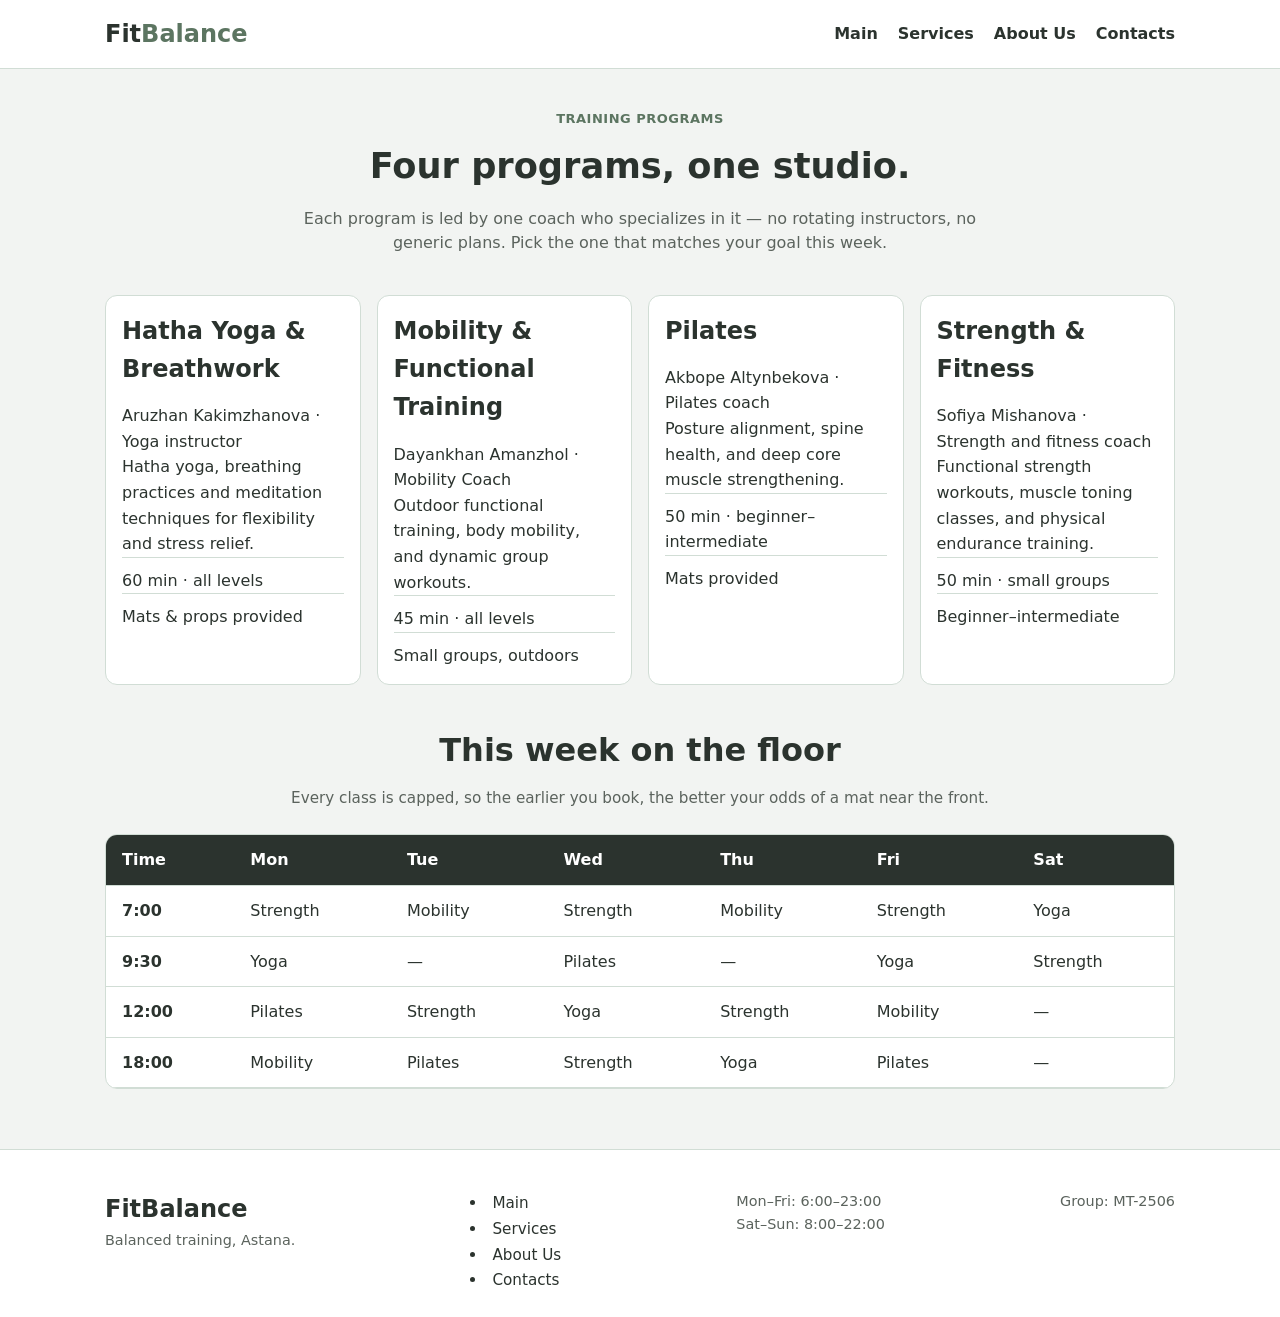
==== group project/services.html @ c0d29e33 "Add files via upload" ====
<!doctype html>
<html lang="en">
<head>
  <meta charset="UTF-8">
  <meta name="viewport" content="width=device-width, initial-scale=1">
  <title>Programs — FitBalance</title>
  <meta name="description" content="FitBalance training programs: yoga, mobility, pilates and strength & fitness, plus our weekly class schedule.">
  <link rel="preconnect" href="https://fonts.googleapis.com">
  <link rel="preconnect" href="https://fonts.gstatic.com" crossorigin>
  <link href="https://fonts.googleapis.com/css2?family=Big+Shoulders+Display:wght@600;700;800&family=Work+Sans:wght@400;500;600&display=swap" rel="stylesheet">
  <link rel="stylesheet" href="css/style.css">
  <link rel="stylesheet" href="css/responsive.css">
</head>
<body>

  <header>
    <div class="container nav-container">
      <a href="index.html" class="logo">Fit<span>Balance</span></a>
      <ul class="nav-links">
        <li><a href="index.html">Main</a></li>
        <li><a href="services.html">Services</a></li>
        <li><a href="about.html" class="active">About Us</a></li>
        <li><a href="contact.html">Contacts</a></li>
      </ul>
    </div>
  </header>
  </header>

  <main>

    <section class="page-intro">
      <div class="page-intro__inner">
        <p class="eyebrow">Training programs</p>
        <h1>Four programs, one studio.</h1>
        <p class="page-intro__lede">
          Each program is led by one coach who specializes in it — no rotating
          instructors, no generic plans. Pick the one that matches your goal
          this week.
        </p>
      </div>
    </section>

    <section class="catalog" aria-label="Program catalog">
      <div class="catalog__grid">

        <article class="card" data-category="yoga">
          <h2>Hatha Yoga & Breathwork</h2>
          <p class="card__coach">Aruzhan Kakimzhanova · Yoga instructor</p>
          <p>Hatha yoga, breathing practices and meditation techniques for flexibility and stress relief.</p>
          <ul class="card__meta">
            <li>60 min · all levels</li>
            <li>Mats & props provided</li>
          </ul>
        </article>

        <article class="card" data-category="mobility">
          <h2>Mobility & Functional Training</h2>
          <p class="card__coach">Dayankhan Amanzhol · Mobility Coach</p>
          <p>Outdoor functional training, body mobility, and dynamic group workouts.</p>
          <ul class="card__meta">
            <li>45 min · all levels</li>
            <li>Small groups, outdoors</li>
          </ul>
        </article>

        <article class="card" data-category="pilates">
          <h2>Pilates</h2>
          <p class="card__coach">Akbope Altynbekova · Pilates coach</p>
          <p>Posture alignment, spine health, and deep core muscle strengthening.</p>
          <ul class="card__meta">
            <li>50 min · beginner–intermediate</li>
            <li>Mats provided</li>
          </ul>
        </article>

        <article class="card" data-category="strength">
          <h2>Strength & Fitness</h2>
          <p class="card__coach">Sofiya Mishanova · Strength and fitness coach</p>
          <p>Functional strength workouts, muscle toning classes, and physical endurance training.</p>
          <ul class="card__meta">
            <li>50 min · small groups</li>
            <li>Beginner–intermediate</li>
          </ul>
        </article>

      </div>
    </section>

    <section class="schedule" aria-label="Weekly class schedule">
      <div class="schedule__intro">
        <h2>This week on the floor</h2>
        <p>Every class is capped, so the earlier you book, the better your odds of a mat near the front.</p>
      </div>

      <div class="schedule__scroll">
        <table class="schedule__grid">
          <caption class="sr-only">Weekly training schedule by day and time</caption>
          <thead>
            <tr>
              <th scope="col">Time</th>
              <th scope="col">Mon</th>
              <th scope="col">Tue</th>
              <th scope="col">Wed</th>
              <th scope="col">Thu</th>
              <th scope="col">Fri</th>
              <th scope="col">Sat</th>
            </tr>
          </thead>
          <tbody>
            <tr>
              <th scope="row">7:00</th>
              <td>Strength</td>
              <td>Mobility</td>
              <td>Strength</td>
              <td>Mobility</td>
              <td>Strength</td>
              <td>Yoga</td>
            </tr>
            <tr>
              <th scope="row">9:30</th>
              <td>Yoga</td>
              <td>—</td>
              <td>Pilates</td>
              <td>—</td>
              <td>Yoga</td>
              <td>Strength</td>
            </tr>
            <tr>
              <th scope="row">12:00</th>
              <td>Pilates</td>
              <td>Strength</td>
              <td>Yoga</td>
              <td>Strength</td>
              <td>Mobility</td>
              <td>—</td>
            </tr>
            <tr>
              <th scope="row">18:00</th>
              <td>Mobility</td>
              <td>Pilates</td>
              <td>Strength</td>
              <td>Yoga</td>
              <td>Pilates</td>
              <td>—</td>
            </tr>
          </tbody>
        </table>
      </div>
    </section>

  </main>

  <footer class="site-footer">
  <div class="site-footer__inner">
    <div class="footer-col">
      <div class="logo">FitBalance</div>
      <p>Balanced training, Astana.</p>
    </div>

    <div class="footer-col">
      <nav class="footer-nav">
        <li><a href="index.html">Main</a></li>
        <li><a href="services.html">Services</a></li>
        <li><a href="about.html" class="active">About Us</a></li>
        <li><a href="contact.html">Contacts</a></li>
      </nav>
    </div>

    <div class="footer-col">
      <p>Mon–Fri: 6:00–23:00</p>
      <p>Sat–Sun: 8:00–22:00</p>
    </div>

    <div class="footer-col">
      <p>Group: MT-2506</p>
    </div>
  </div>
</footer>

</body>
</html>
---- group project/css/style.css ----
:root {
  --primary-green: #5c7561;
  --dark-text: #2B332E;
  --muted-text: #5B635D;
  --light-bg: #F2F4F2;
  --border-color: #D1DDD5;
  --white: #FFFFFF;
  --accent-pink: #f3bac5;
  
  --space-xs: 0.5rem;
  --space-sm: 1rem;
  --space-md: 1.5rem;
  --space-lg: 2rem;
  --space-xl: 3rem;

  --radius-sm: 8px;
  --radius-md: 12px;
  --transition: all 0.3s ease;
  --shadow-hover: 0 4px 12px rgba(0, 0, 0, 0.1);
}

* {
  box-sizing: border-box;
  margin: 0;
  padding: 0;
}

body {
  font-family: system-ui, -apple-system, BlinkMacSystemFont, 'Segoe UI', Roboto, sans-serif;
  background: var(--light-bg);
  color: var(--dark-text);
  line-height: 1.6;
}

.container, main {
  max-width: 1100px;
  margin: 0 auto;
  padding: 0 15px;
}

main {
  margin: 30px auto;
}

section {
  margin-top: 40px;
}

h1, h2, h3 {
  margin-bottom: 15px;
  color: var(--dark-text);
}

h2 {
  text-align: center;
}

.active, .logo span, .stat-number, .hero-number, .hero-label, .section-label {
  color: var(--primary-green);
}

.hero-label, .section-label {
  font-size: 12px;
  font-weight: bold;
}

.section-desc {
  color: var(--muted-text);
  margin-bottom: var(--space-md);
  font-size: 0.95rem;
}

.center-button, .section-heading {
  text-align: center;
  margin: 30px 0;
}

.btn {
  display: inline-block;
  padding: 10px 20px;
  border-radius: var(--radius-sm);
  text-decoration: none;
  font-weight: bold;
  margin-top: 10px;
  transition: var(--transition);
}

.btn-primary {
  background: var(--primary-green);
  color: var(--white);
}

.btn-primary:hover {
  opacity: 0.9;
  transform: translateY(-2px);
}

.btn-secondary, .btn-light {
  background: var(--white);
  color: var(--dark-text);
  border: 1px solid var(--border-color);
}

.btn-secondary:hover, .btn-light:hover {
  background: var(--light-bg);
}

.sr-only {
  position: absolute;
  width: 1px;
  height: 1px;
  padding: 0;
  margin: -1px;
  overflow: hidden;
  clip: rect(0, 0, 0, 0);
  white-space: nowrap;
  border: 0;
}

header {
  background: var(--white);
  border-bottom: 1px solid var(--border-color);
  padding: 15px 0;
}

.nav-container,
.site-header__inner {
  display: flex;
  justify-content: space-between;
  align-items: center;
}

.logo {
  font-size: 24px;
  font-weight: bold;
  text-decoration: none;
  color: var(--dark-text);
}

.nav-links,
.main-nav__list {
  display: flex;
  list-style: none;
  gap: 20px;
  margin: 0;
  padding: 0;
}

.nav-links a,
.main-nav__list a {
  text-decoration: none;
  color: var(--dark-text);
  font-weight: bold;
  transition: var(--transition);
}

.nav-links a:hover,
.main-nav__list a:hover {
  color: var(--primary-green);
}

main .grid,
.catalog__grid,
.grid,
.trainers-grid,
.programs-grid {
  display: grid;
  grid-template-columns: repeat(4, 1fr);
  gap: 16px;
}

.grid-gallery, 
.faq-grid {
  display: grid;
  grid-template-columns: repeat(3, 1fr);
  gap: 20px;
}

.hero-grid, .cta-content {
  display: flex;
  justify-content: space-between;
  align-items: center;
  gap: 30px;
}

.hero-grid > div {
  flex: 1;
}

.hero-grid > div:last-child {
  background: var(--white);
  padding: 25px;
  border-radius: var(--radius-md);
  border: 1px solid var(--border-color);
  text-align: left;
}

.about-content {
  display: flex;
  align-items: center;
  gap: 30px;
}

.about-text {
  flex: 1;
  text-align: left;
}

.about-image {
  flex: 0 0 350px;
}

.stats-grid {
  display: grid;
  grid-template-columns: repeat(3, 1fr);
  gap: 20px;
  margin: 25px 0 45px;
  text-align: center;
}

.stats-grid .card,
.stats-grid > div {
  background: var(--white);
  border: 1px solid var(--border-color);
  border-radius: var(--radius-md);
  padding: 24px 16px;
  display: flex;
  flex-direction: column;
  justify-content: center;
  align-items: center;
  min-height: 110px;
}

.stat-number, .hero-number {
  font-size: 32px;
  font-weight: 800;
  color: var(--dark-text);
  line-height: 1.1;
  margin-bottom: 6px;
}

.stats-grid p, .stats-grid span {
  font-size: 13px;
  color: var(--muted-text);
  margin: 0;
}

.card {
  background: var(--white);
  padding: 16px;
  border-radius: var(--radius-md);
  border: 1px solid var(--border-color);
  display: flex;
  flex-direction: column;
  justify-content: flex-start;
  transition: var(--transition);
}

.card h2, .card h3, .card p, .card .card__coach, .card .card__meta {
  text-align: left;
}

.card ul {
  list-style: none;
}

.card li {
  padding-top: 10px;
  border-top: 1px solid var(--border-color);
}

.card img, .img {
  width: 100%;
  height: 220px;
  object-fit: cover;
  object-position: center;
  border-radius: 10px;
  margin-bottom: 12px;
}

.program-card {
  background: var(--white);
  padding: var(--space-md);
  border-radius: var(--radius-md);
  border: 1px solid var(--border-color);
  border-top: 4px solid var(--primary-green);
  text-align: left;
  transition: var(--transition);
}

.program-card:hover {
  border-top-color: var(--accent-pink);
  transform: translateY(-4px);
  box-shadow: var(--shadow-hover);
}

.program-card h3 {
  color: var(--primary-green);
  font-size: 1.15rem;
  margin-bottom: var(--space-xs);
}

.program-card p {
  color: var(--muted-text);
  font-size: 0.95rem;
}

.gallery-card {
  background: var(--white);
  border-radius: var(--radius-md);
  border: 1px solid var(--border-color);
  padding: 0;
  overflow: hidden;
  transition: var(--transition);
}

.gallery-card:hover {
  transform: translateY(-6px);
  box-shadow: var(--shadow-hover);
  border-color: var(--primary-green);                      
}

.gallery-card img {
  width: 100%;
  height: 220px;
  object-fit: cover;
  display: block;
}

.card-content {
  padding: 15px;
}

.faq-card {
  background: var(--white);
  padding: var(--space-md);
  border-radius: var(--radius-md);
  border: 1px solid var(--border-color);
  border-left: 4px solid var(--primary-green);
  text-align: left;
}

.faq-card h3 {
  color: var(--primary-green);
  font-size: 1.1rem;
  margin-bottom: var(--space-xs);
}

.faq-card p {
  color: var(--muted-text);
  font-size: 0.95rem;
}

.cta {
  background: var(--primary-green);
  color: var(--white);
  padding: 30px;
  border-radius: var(--radius-md);
}

.cta h2, .cta p, .cta .section-label {
  color: var(--white);
}

.schedule__scroll {
  overflow-x: auto;
  border: 1px solid var(--border-color);
  border-radius: var(--radius-md);
  background: var(--white);
  margin-top: 1rem;
}

.schedule__grid {
  width: 100%;
  border-collapse: collapse;
}

.schedule__grid th, .schedule__grid td {
  padding: 12px 16px;
  text-align: left;
  border-bottom: 1px solid var(--border-color);
}

.schedule__grid thead th {
  background: var(--dark-text);
  color: var(--white);
}

.contact-section {
  margin-bottom: var(--space-xl);
}

.flex-contact-container {
  display: flex;
  gap: 30px;
  align-items: flex-start;
}

.info-card, .form-card {
  flex: 1;
  background: var(--white);
  padding: var(--space-lg);
  border-radius: var(--radius-md);
  border: 1px solid var(--border-color);
  text-align: left;
}

.info-card {
  border-top: 6px solid var(--primary-green);
}

.form-card {
  flex: 1.5;
  border-top: 6px solid var(--accent-pink);
}

.info-card h2, .form-card h2 {
  color: var(--primary-green);
  font-size: 1.8rem;
  margin-bottom: var(--space-xs);
}

.info-group {
  margin-top: 15px;
  margin-bottom: var(--space-md);
}

.info-group h3 {
  font-size: 1.05rem;
  color: var(--primary-green);
  margin-bottom: 0.3rem;
}

.info-group p {
  color: var(--dark-text);
  font-size: 0.95rem;
}

.social-links {
  display: flex;
  flex-wrap: wrap;
  gap: 10px;
  margin-top: 10px;
}

.social-btn {
  display: inline-block;
  padding: 8px 14px;
  border-radius: var(--radius-sm);
  text-decoration: none;
  font-size: 13px;
  font-weight: bold;
  color: var(--white);
  transition: var(--transition);
}

.social-btn.whatsapp { background-color: #85dcb0; }
.social-btn.telegram { background-color: #80c0e8; }
.social-btn.instagram { background-color: #e59bb0; }

.social-btn:hover, .social-btn:focus {
  opacity: 0.85;
  transform: translateY(-2px);
  outline: none;
}

.booking-form {
  display: flex;
  flex-direction: column;
  gap: 15px;
  margin-top: 15px;
}

.form-row {
  display: flex;
  gap: 15px;
}

.form-group {
  flex: 1;
  display: flex;
  flex-direction: column;
  gap: 5px;
}

.form-group label {
  font-size: 13px;
  font-weight: bold;
  color: var(--dark-text);
}

.form-group input,
.form-group select,
.form-group textarea {
  width: 100%;
  padding: 10px 12px;
  border-radius: var(--radius-sm);
  border: 1px solid var(--border-color);
  background: var(--white);
  font-family: inherit;
  font-size: 14px;
  color: var(--dark-text);
  transition: var(--transition);
}

.form-group input:focus,
.form-group select:focus,
.form-group textarea:focus {
  outline: none;
  border-color: var(--primary-green);
  box-shadow: 0 0 0 3px rgba(74, 93, 78, 0.2);
}

textarea {
  resize: vertical;
}

.btn-submit {
  padding: 12px var(--space-lg);
  border-radius: var(--radius-sm);
  border: none;
  font-weight: bold;
  cursor: pointer;
  margin-top: 10px;
  background: var(--primary-green);
  color: var(--white);
  transition: var(--transition);
  align-self: flex-start;
}

.btn-submit:hover, .btn-submit:focus {
  background-color: var(--accent-pink);
  box-shadow: var(--shadow-hover);
  outline: none;
}

.site-footer {
  background-color: var(--white);
  border-top: 1px solid var(--border-color);
  padding-top: 2.5rem;
  margin-top: 60px;
}

.site-footer__inner {
  max-width: 1100px;
  margin: 0 auto;
  padding: 0 15px 1.5rem;
  display: flex;
  justify-content: space-between;
  align-items: flex-start;
  text-align: left;
  gap: 30px;
  flex-wrap: wrap;
}

.site-footer__brand,
.site-footer__nav,
.site-footer__hours,
.site-footer__info {
  display: flex;
  flex-direction: column;
  gap: 8px;
}

.site-footer__brand .logo {
  font-size: 1.25rem;
  font-weight: bold;
  margin-bottom: 0.25rem;
}

.site-footer__brand p,
.site-footer__hours p,
.site-footer p {
  margin: 0;
  font-size: 0.9rem;
  color: var(--muted-text);
}

.site-footer__nav ul {
  list-style: none;
  padding: 0;
  margin: 0;
  display: flex;
  flex-direction: column;
  gap: 0.5rem;
}

.site-footer a {
  text-decoration: none;
  color: var(--dark-text);
  font-size: 0.95rem;
  font-weight: 500;
  transition: var(--transition);
}

.site-footer a:hover {
  color: var(--primary-green);
  text-decoration: underline;
}

.group-tag {
  font-weight: 600;
  color: var(--accent-pink);
}

.site-footer__copy {
  text-align: center;
  font-size: 0.85rem;
  color: var(--muted-text);
  border-top: 1px solid var(--border-color);
  padding: 1rem 15px;
  margin: 0;
}


.section-desc {
  text-align: center !important;
  margin-left: auto !important;
  margin-right: auto !important;
  max-width: 700px; 
}

.section-heading {
  text-align: center;
  display: flex;
  flex-direction: column;
  align-items: center;
}

.page-title,
.gallery-section,
.extra-sections,
.faq-section {
  text-align: center;
}


.subtitle {
  text-align: center !important;
  margin: 0 auto 30px auto !important; 
  max-width: 600px;
  font-size: 0.95rem;
  line-height: 1.5;
  color: var(--muted-text, #5B635D);
}

.banner {
  background: none;
  background-color: transparent;
  padding: 0;
  border: none;
  box-shadow: none;
  margin: 20px 0 30px 0;
  width: 100%;
}

.banner img {
  width: 100%;
  height: auto;
  max-height: 380px;
  object-fit: cover;
  object-position: center;
  border-radius: var(--radius-md, 12px);
  display: block;
}

.about-content {
  display: flex;
  align-items: flex-start;
  gap: 30px;
  margin: 30px 0;
}

.about-image {
  flex: 0 0 350px;
  height: 240px;
  overflow: hidden;
  border-radius: var(--radius-md);
}

.about-image img {
  width: 100%;
  height: 100%;
  object-fit: cover;
  object-position: center;
  border-radius: var(--radius-md);
  margin-bottom: 0;
}

.about-text {
  flex: 1;
  display: flex;
  flex-direction: column;
  justify-content: flex-start;
  text-align: left;
}

.about-text .section-label {
  margin-bottom: 8px;
}

.about-text h2 {
  text-align: left;
  margin-top: 0;
  margin-bottom: 12px;
}

.schedule__intro {
  text-align: center;
  margin: 40px auto 25px auto;
  max-width: 700px;
}

.schedule__intro h2 {
  font-size: 2rem;
  font-weight: 700;
  margin-bottom: 10px;
  color: var(--dark-text);
  text-align: center;
}

.schedule__intro p {
  color: var(--muted-text);
  font-size: 0.95rem;
  line-height: 1.5;
  margin: 0 auto;
}

.page-intro {
  text-align: center;
  margin: 40px auto 30px auto;
}

.page-intro__inner {
  max-width: 700px;
  margin: 0 auto;
}

.page-intro .eyebrow {
  color: var(--primary-green);
  font-size: 13px;
  font-weight: bold;
  text-transform: uppercase;
  letter-spacing: 0.5px;
  margin-bottom: 8px;
}

.page-intro h1 {
  font-size: 2.2rem;
  font-weight: 800;
  margin-bottom: 12px;
  color: var(--dark-text);
}

.page-intro__lede {
  color: var(--muted-text);
  font-size: 1rem;
  line-height: 1.5;
  margin: 0 auto;
}

.stats-grid {
  display: grid;
  grid-template-columns: repeat(3, 1fr);
  gap: 20px;
  margin: 35px 0 55px;
  text-align: center;
}

.stats-grid .card,
.stats-grid > div {
  background: var(--white);
  border: 1px solid var(--border-color);
  border-radius: var(--radius-md);
  padding: 35px 20px;
  display: flex;
  flex-direction: column;
  justify-content: center;
  align-items: center;
  min-height: 140px;
  transition: var(--transition);
}

.stats-grid .card:hover,
.stats-grid > div:hover {
  border-color: var(--primary-green);
  transform: translateY(-3px);
  box-shadow: var(--shadow-hover);
}

.stats-grid .stat-number {
  color: var(--primary-green);
  font-size: 3.5rem;
  font-weight: 800;
  line-height: 1;
  margin-bottom: 8px;
}

.stats-grid p,
.stats-grid span {
  color: var(--muted-text);
  font-size: 0.95rem;
  font-weight: 500;
  margin: 0;
}
---- group project/css/responsive.css ----
@media (max-width: 992px) {
  main .grid,
  .catalog__grid,
  .grid,
  .trainers-grid,
  .programs-grid {
    grid-template-columns: repeat(2, 1fr);
  }

  .grid-gallery,
  .faq-grid {
    grid-template-columns: repeat(2, 1fr);
  }

  .hero-grid,
  .about-content,
  .flex-contact-container {
    flex-direction: column;
  }

  .about-image {
    flex: 1 1 100%;
    width: 100%;
  }
}

@media (max-width: 600px) {
  main .grid,
  .catalog__grid,
  .grid,
  .trainers-grid,
  .programs-grid,
  .grid-gallery,
  .faq-grid,
  .stats-grid {
    grid-template-columns: 1fr !important;
  }

  .nav-container,
  .site-header__inner {
    flex-direction: column;
    gap: 15px;
  }

  .form-row {
    flex-direction: column;
  }

  .site-footer__inner {
    flex-direction: column;
    gap: 20px;
  }
}

.small-image-banner {
  width: 100%;
  margin: 15px 0 30px 0;
}

.small-image-banner img {
  width: 100%;
  height: 180px;            
  object-fit: cover;        
  object-position: center;
  border-radius: var(--radius-md, 12px);
  display: block;
}
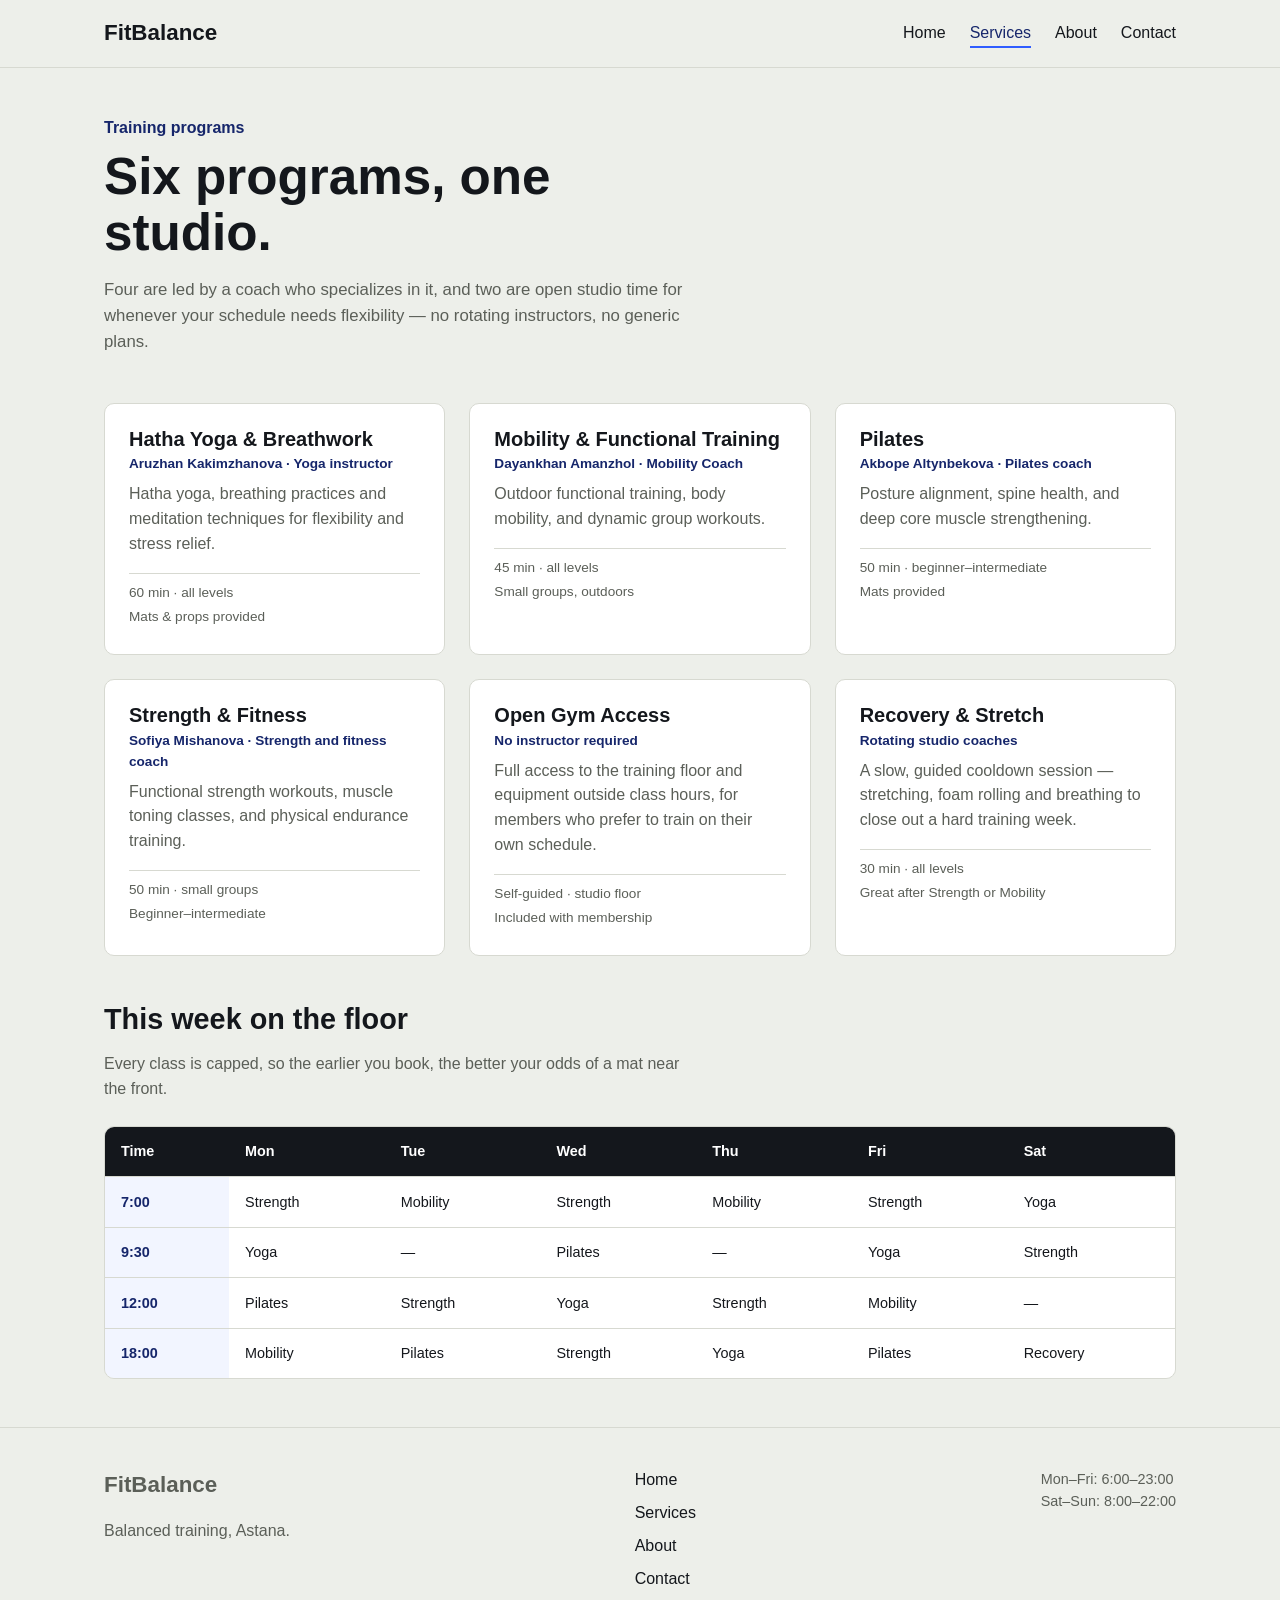
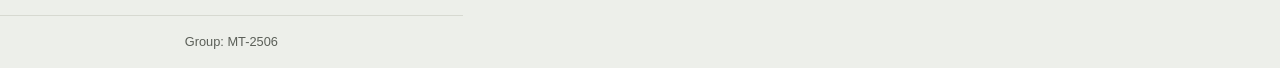
==== commit f7f79b4d: "Revise services page with new programs and layout Updated the services page to include new training " ====
--- a/group project/services.html
+++ b/group project/services.html
@@ -4,7 +4,7 @@
   <meta charset="UTF-8">
   <meta name="viewport" content="width=device-width, initial-scale=1">
   <title>Programs — FitBalance</title>
-  <meta name="description" content="FitBalance training programs: yoga, mobility, pilates and strength & fitness, plus our weekly class schedule.">
+  <meta name="description" content="FitBalance training programs: yoga, mobility, pilates, strength, open gym and recovery, plus our weekly class schedule.">
   <link rel="preconnect" href="https://fonts.googleapis.com">
   <link rel="preconnect" href="https://fonts.gstatic.com" crossorigin>
   <link href="https://fonts.googleapis.com/css2?family=Big+Shoulders+Display:wght@600;700;800&family=Work+Sans:wght@400;500;600&display=swap" rel="stylesheet">
@@ -13,17 +13,18 @@
 </head>
 <body>
 
-  <header>
-    <div class="container nav-container">
-      <a href="index.html" class="logo">Fit<span>Balance</span></a>
-      <ul class="nav-links">
-        <li><a href="index.html">Main</a></li>
-        <li><a href="services.html">Services</a></li>
-        <li><a href="about.html" class="active">About Us</a></li>
-        <li><a href="contact.html">Contacts</a></li>
-      </ul>
+  <header class="site-header">
+    <div class="site-header__inner">
+      <a class="logo" href="index.html">FitBalance</a>
+      <nav class="main-nav" aria-label="Primary">
+        <ul class="main-nav__list">
+          <li><a href="index.html">Home</a></li>
+          <li><a href="services.html" aria-current="page">Services</a></li>
+          <li><a href="about.html">About</a></li>
+          <li><a href="contact.html">Contact</a></li>
+        </ul>
+      </nav>
     </div>
-  </header>
   </header>
 
   <main>
@@ -31,11 +32,11 @@
     <section class="page-intro">
       <div class="page-intro__inner">
         <p class="eyebrow">Training programs</p>
-        <h1>Four programs, one studio.</h1>
+        <h1>Six programs, one studio.</h1>
         <p class="page-intro__lede">
-          Each program is led by one coach who specializes in it — no rotating
-          instructors, no generic plans. Pick the one that matches your goal
-          this week.
+          Four are led by a coach who specializes in it, and two are open studio
+          time for whenever your schedule needs flexibility — no rotating
+          instructors, no generic plans.
         </p>
       </div>
     </section>
@@ -43,7 +44,7 @@
     <section class="catalog" aria-label="Program catalog">
       <div class="catalog__grid">
 
-        <article class="card" data-category="yoga">
+        <article class="card">
           <h2>Hatha Yoga & Breathwork</h2>
           <p class="card__coach">Aruzhan Kakimzhanova · Yoga instructor</p>
           <p>Hatha yoga, breathing practices and meditation techniques for flexibility and stress relief.</p>
@@ -53,7 +54,7 @@
           </ul>
         </article>
 
-        <article class="card" data-category="mobility">
+        <article class="card">
           <h2>Mobility & Functional Training</h2>
           <p class="card__coach">Dayankhan Amanzhol · Mobility Coach</p>
           <p>Outdoor functional training, body mobility, and dynamic group workouts.</p>
@@ -63,7 +64,7 @@
           </ul>
         </article>
 
-        <article class="card" data-category="pilates">
+        <article class="card">
           <h2>Pilates</h2>
           <p class="card__coach">Akbope Altynbekova · Pilates coach</p>
           <p>Posture alignment, spine health, and deep core muscle strengthening.</p>
@@ -73,13 +74,33 @@
           </ul>
         </article>
 
-        <article class="card" data-category="strength">
+        <article class="card">
           <h2>Strength & Fitness</h2>
           <p class="card__coach">Sofiya Mishanova · Strength and fitness coach</p>
           <p>Functional strength workouts, muscle toning classes, and physical endurance training.</p>
           <ul class="card__meta">
             <li>50 min · small groups</li>
             <li>Beginner–intermediate</li>
+          </ul>
+        </article>
+
+        <article class="card">
+          <h2>Open Gym Access</h2>
+          <p class="card__coach">No instructor required</p>
+          <p>Full access to the training floor and equipment outside class hours, for members who prefer to train on their own schedule.</p>
+          <ul class="card__meta">
+            <li>Self-guided · studio floor</li>
+            <li>Included with membership</li>
+          </ul>
+        </article>
+
+        <article class="card">
+          <h2>Recovery & Stretch</h2>
+          <p class="card__coach">Rotating studio coaches</p>
+          <p>A slow, guided cooldown session — stretching, foam rolling and breathing to close out a hard training week.</p>
+          <ul class="card__meta">
+            <li>30 min · all levels</li>
+            <li>Great after Strength or Mobility</li>
           </ul>
         </article>
 
@@ -141,7 +162,7 @@
               <td>Strength</td>
               <td>Yoga</td>
               <td>Pilates</td>
-              <td>—</td>
+              <td>Recovery</td>
             </tr>
           </tbody>
         </table>
@@ -151,31 +172,26 @@
   </main>
 
   <footer class="site-footer">
-  <div class="site-footer__inner">
-    <div class="footer-col">
-      <div class="logo">FitBalance</div>
-      <p>Balanced training, Astana.</p>
+    <div class="site-footer__inner">
+      <div class="site-footer__brand">
+        <p class="logo">FitBalance</p>
+        <p>Balanced training, Astana.</p>
+      </div>
+      <nav class="site-footer__nav" aria-label="Footer">
+        <ul>
+          <li><a href="index.html">Home</a></li>
+          <li><a href="services.html">Services</a></li>
+          <li><a href="about.html">About</a></li>
+          <li><a href="contact.html">Contact</a></li>
+        </ul>
+      </nav>
+      <div class="site-footer__hours">
+        <p>Mon–Fri: 6:00–23:00</p>
+        <p>Sat–Sun: 8:00–22:00</p>
+      </div>
     </div>
-
-    <div class="footer-col">
-      <nav class="footer-nav">
-        <li><a href="index.html">Main</a></li>
-        <li><a href="services.html">Services</a></li>
-        <li><a href="about.html" class="active">About Us</a></li>
-        <li><a href="contact.html">Contacts</a></li>
-      </nav>
-    </div>
-
-    <div class="footer-col">
-      <p>Mon–Fri: 6:00–23:00</p>
-      <p>Sat–Sun: 8:00–22:00</p>
-    </div>
-
-    <div class="footer-col">
-      <p>Group: MT-2506</p>
-    </div>
-  </div>
-</footer>
+    <p class="site-footer__copy">Group: MT-2506</p>
+  </footer>
 
 </body>
-</html>+</html>
--- a/group project/css/style.css
+++ b/group project/css/style.css
@@ -1,805 +1,279 @@
 :root {
-  --primary-green: #5c7561;
-  --dark-text: #2B332E;
-  --muted-text: #5B635D;
-  --light-bg: #F2F4F2;
-  --border-color: #D1DDD5;
-  --white: #FFFFFF;
-  --accent-pink: #f3bac5;
-  
-  --space-xs: 0.5rem;
-  --space-sm: 1rem;
-  --space-md: 1.5rem;
-  --space-lg: 2rem;
-  --space-xl: 3rem;
-
-  --radius-sm: 8px;
-  --radius-md: 12px;
-  --transition: all 0.3s ease;
-  --shadow-hover: 0 4px 12px rgba(0, 0, 0, 0.1);
+  --ink: #14171c;
+  --gray: #5b5f58;
+  --bg: #edefea;
+  --white: #ffffff;
+  --line: #d7d9d1;
+  --accent: #2f5dff;
+  --accent-dark: #16266b;
+  --radius: 10px;
 }
 
 * {
   box-sizing: border-box;
+}
+
+body {
+  margin: 0;
+  background: var(--bg);
+  color: var(--ink);
+  font-family: "Work Sans", sans-serif;
+  font-size: 16px;
+  line-height: 1.55;
+}
+
+a {
+  color: inherit;
+  text-decoration: none;
+}
+
+ul {
+  list-style: none;
   margin: 0;
   padding: 0;
 }
 
-body {
-  font-family: system-ui, -apple-system, BlinkMacSystemFont, 'Segoe UI', Roboto, sans-serif;
-  background: var(--light-bg);
-  color: var(--dark-text);
-  line-height: 1.6;
-}
-
-.container, main {
-  max-width: 1100px;
-  margin: 0 auto;
-  padding: 0 15px;
-}
-
-main {
-  margin: 30px auto;
-}
-
-section {
-  margin-top: 40px;
-}
-
 h1, h2, h3 {
-  margin-bottom: 15px;
-  color: var(--dark-text);
+  font-family: "Big Shoulders Display", sans-serif;
+  line-height: 1.1;
+  margin: 0 0 1rem;
+}
+
+h1 {
+  font-size: clamp(2rem, 5vw, 3.2rem);
+  font-weight: 700;
 }
 
 h2 {
-  text-align: center;
-}
-
-.active, .logo span, .stat-number, .hero-number, .hero-label, .section-label {
-  color: var(--primary-green);
-}
-
-.hero-label, .section-label {
-  font-size: 12px;
-  font-weight: bold;
-}
-
-.section-desc {
-  color: var(--muted-text);
-  margin-bottom: var(--space-md);
-  font-size: 0.95rem;
-}
-
-.center-button, .section-heading {
-  text-align: center;
-  margin: 30px 0;
-}
-
-.btn {
-  display: inline-block;
-  padding: 10px 20px;
-  border-radius: var(--radius-sm);
-  text-decoration: none;
-  font-weight: bold;
-  margin-top: 10px;
-  transition: var(--transition);
-}
-
-.btn-primary {
-  background: var(--primary-green);
-  color: var(--white);
-}
-
-.btn-primary:hover {
-  opacity: 0.9;
-  transform: translateY(-2px);
-}
-
-.btn-secondary, .btn-light {
-  background: var(--white);
-  color: var(--dark-text);
-  border: 1px solid var(--border-color);
-}
-
-.btn-secondary:hover, .btn-light:hover {
-  background: var(--light-bg);
+  font-size: 1.8rem;
+  font-weight: 700;
+}
+
+p {
+  margin: 0 0 1rem;
+  color: var(--gray);
+  max-width: 65ch;
 }
 
 .sr-only {
   position: absolute;
   width: 1px;
   height: 1px;
-  padding: 0;
-  margin: -1px;
   overflow: hidden;
-  clip: rect(0, 0, 0, 0);
-  white-space: nowrap;
-  border: 0;
-}
-
-header {
-  background: var(--white);
-  border-bottom: 1px solid var(--border-color);
-  padding: 15px 0;
-}
-
-.nav-container,
+  clip: rect(0 0 0 0);
+}
+
+a:focus-visible, button:focus-visible {
+  outline: 2px solid var(--accent);
+  outline-offset: 2px;
+}
+
+.eyebrow {
+  color: var(--accent-dark);
+  font-weight: 600;
+  margin-bottom: 0.5rem;
+}
+
+.btn {
+  display: inline-block;
+  padding: 0.65rem 1.4rem;
+  border-radius: 999px;
+  font-weight: 600;
+  font-size: 0.95rem;
+}
+
+.btn--solid {
+  background: #ff6b3d;
+  color: #1a0c05;
+}
+
+.btn--solid:hover {
+  background: #ff8058;
+}
+
+.btn--ghost {
+  border: 1px solid var(--ink);
+  color: var(--ink);
+}
+
+.btn--ghost:hover {
+  background: var(--ink);
+  color: var(--white);
+}
+
+.site-header {
+  border-bottom: 1px solid var(--line);
+  background: var(--bg);
+}
+
 .site-header__inner {
-  display: flex;
-  justify-content: space-between;
-  align-items: center;
+  max-width: 1120px;
+  margin: 0 auto;
+  padding: 1rem 1.5rem;
+  display: flex;
+  flex-direction: column;
+  align-items: flex-start;
+  gap: 0.75rem;
 }
 
 .logo {
-  font-size: 24px;
-  font-weight: bold;
-  text-decoration: none;
-  color: var(--dark-text);
-}
-
-.nav-links,
+  font-family: "Big Shoulders Display", sans-serif;
+  font-weight: 700;
+  font-size: 1.4rem;
+}
+
 .main-nav__list {
   display: flex;
-  list-style: none;
-  gap: 20px;
-  margin: 0;
-  padding: 0;
-}
-
-.nav-links a,
+  gap: 1.5rem;
+  flex-wrap: wrap;
+}
+
 .main-nav__list a {
-  text-decoration: none;
-  color: var(--dark-text);
-  font-weight: bold;
-  transition: var(--transition);
-}
-
-.nav-links a:hover,
-.main-nav__list a:hover {
-  color: var(--primary-green);
-}
-
-main .grid,
-.catalog__grid,
-.grid,
-.trainers-grid,
-.programs-grid {
+  font-weight: 500;
+  padding-bottom: 0.3rem;
+  border-bottom: 2px solid transparent;
+}
+
+.main-nav__list a:hover,
+.main-nav__list a[aria-current="page"] {
+  border-bottom-color: var(--accent);
+  color: var(--accent-dark);
+}
+
+.page-intro {
+  max-width: 1120px;
+  margin: 0 auto;
+  padding: 3rem 1.5rem 2rem;
+}
+
+.page-intro__inner {
+  max-width: 600px;
+}
+
+.page-intro__lede {
+  font-size: 1.05rem;
+}
+
+.catalog {
+  max-width: 1120px;
+  margin: 0 auto;
+  padding: 0 1.5rem 3rem;
+}
+
+.catalog__grid {
   display: grid;
-  grid-template-columns: repeat(4, 1fr);
-  gap: 16px;
-}
-
-.grid-gallery, 
-.faq-grid {
-  display: grid;
-  grid-template-columns: repeat(3, 1fr);
-  gap: 20px;
-}
-
-.hero-grid, .cta-content {
-  display: flex;
-  justify-content: space-between;
-  align-items: center;
-  gap: 30px;
-}
-
-.hero-grid > div {
-  flex: 1;
-}
-
-.hero-grid > div:last-child {
-  background: var(--white);
-  padding: 25px;
-  border-radius: var(--radius-md);
-  border: 1px solid var(--border-color);
-  text-align: left;
-}
-
-.about-content {
-  display: flex;
-  align-items: center;
-  gap: 30px;
-}
-
-.about-text {
-  flex: 1;
-  text-align: left;
-}
-
-.about-image {
-  flex: 0 0 350px;
-}
-
-.stats-grid {
-  display: grid;
-  grid-template-columns: repeat(3, 1fr);
-  gap: 20px;
-  margin: 25px 0 45px;
-  text-align: center;
-}
-
-.stats-grid .card,
-.stats-grid > div {
-  background: var(--white);
-  border: 1px solid var(--border-color);
-  border-radius: var(--radius-md);
-  padding: 24px 16px;
-  display: flex;
-  flex-direction: column;
-  justify-content: center;
-  align-items: center;
-  min-height: 110px;
-}
-
-.stat-number, .hero-number {
-  font-size: 32px;
-  font-weight: 800;
-  color: var(--dark-text);
-  line-height: 1.1;
-  margin-bottom: 6px;
-}
-
-.stats-grid p, .stats-grid span {
-  font-size: 13px;
-  color: var(--muted-text);
-  margin: 0;
+  grid-template-columns: minmax(0, 1fr);
+  gap: 1.5rem;
 }
 
 .card {
   background: var(--white);
-  padding: 16px;
-  border-radius: var(--radius-md);
-  border: 1px solid var(--border-color);
-  display: flex;
-  flex-direction: column;
-  justify-content: flex-start;
-  transition: var(--transition);
-}
-
-.card h2, .card h3, .card p, .card .card__coach, .card .card__meta {
-  text-align: left;
-}
-
-.card ul {
-  list-style: none;
-}
-
-.card li {
-  padding-top: 10px;
-  border-top: 1px solid var(--border-color);
-}
-
-.card img, .img {
-  width: 100%;
-  height: 220px;
-  object-fit: cover;
-  object-position: center;
-  border-radius: 10px;
-  margin-bottom: 12px;
-}
-
-.program-card {
-  background: var(--white);
-  padding: var(--space-md);
-  border-radius: var(--radius-md);
-  border: 1px solid var(--border-color);
-  border-top: 4px solid var(--primary-green);
-  text-align: left;
-  transition: var(--transition);
-}
-
-.program-card:hover {
-  border-top-color: var(--accent-pink);
-  transform: translateY(-4px);
-  box-shadow: var(--shadow-hover);
-}
-
-.program-card h3 {
-  color: var(--primary-green);
-  font-size: 1.15rem;
-  margin-bottom: var(--space-xs);
-}
-
-.program-card p {
-  color: var(--muted-text);
-  font-size: 0.95rem;
-}
-
-.gallery-card {
-  background: var(--white);
-  border-radius: var(--radius-md);
-  border: 1px solid var(--border-color);
-  padding: 0;
-  overflow: hidden;
-  transition: var(--transition);
-}
-
-.gallery-card:hover {
-  transform: translateY(-6px);
-  box-shadow: var(--shadow-hover);
-  border-color: var(--primary-green);                      
-}
-
-.gallery-card img {
-  width: 100%;
-  height: 220px;
-  object-fit: cover;
-  display: block;
-}
-
-.card-content {
-  padding: 15px;
-}
-
-.faq-card {
-  background: var(--white);
-  padding: var(--space-md);
-  border-radius: var(--radius-md);
-  border: 1px solid var(--border-color);
-  border-left: 4px solid var(--primary-green);
-  text-align: left;
-}
-
-.faq-card h3 {
-  color: var(--primary-green);
-  font-size: 1.1rem;
-  margin-bottom: var(--space-xs);
-}
-
-.faq-card p {
-  color: var(--muted-text);
-  font-size: 0.95rem;
-}
-
-.cta {
-  background: var(--primary-green);
-  color: var(--white);
-  padding: 30px;
-  border-radius: var(--radius-md);
-}
-
-.cta h2, .cta p, .cta .section-label {
-  color: var(--white);
+  border: 1px solid var(--line);
+  border-radius: var(--radius);
+  padding: 1.5rem;
+}
+
+.card h2 {
+  font-size: 1.25rem;
+  margin-bottom: 0.2rem;
+}
+
+.card__coach {
+  font-size: 0.85rem;
+  font-weight: 600;
+  color: var(--accent-dark);
+  margin-bottom: 0.5rem;
+}
+
+.card__meta {
+  font-size: 0.85rem;
+  color: var(--gray);
+  margin-top: 0.5rem;
+  padding-top: 0.5rem;
+  border-top: 1px solid var(--line);
+}
+
+.card__meta li {
+  margin-bottom: 0.2rem;
+}
+
+.schedule {
+  max-width: 1120px;
+  margin: 0 auto;
+  padding: 0 1.5rem 3rem;
+}
+
+.schedule__intro {
+  max-width: 600px;
+  margin-bottom: 1.5rem;
 }
 
 .schedule__scroll {
   overflow-x: auto;
-  border: 1px solid var(--border-color);
-  border-radius: var(--radius-md);
-  background: var(--white);
-  margin-top: 1rem;
+  border: 1px solid var(--line);
+  border-radius: var(--radius);
 }
 
 .schedule__grid {
   width: 100%;
+  min-width: 640px;
   border-collapse: collapse;
-}
-
-.schedule__grid th, .schedule__grid td {
-  padding: 12px 16px;
+  background: var(--white);
+}
+
+.schedule__grid th,
+.schedule__grid td {
+  padding: 0.85rem 1rem;
   text-align: left;
-  border-bottom: 1px solid var(--border-color);
+  font-size: 0.9rem;
+  border-bottom: 1px solid var(--line);
 }
 
 .schedule__grid thead th {
-  background: var(--dark-text);
+  background: var(--ink);
   color: var(--white);
 }
 
-.contact-section {
-  margin-bottom: var(--space-xl);
-}
-
-.flex-contact-container {
-  display: flex;
-  gap: 30px;
-  align-items: flex-start;
-}
-
-.info-card, .form-card {
-  flex: 1;
-  background: var(--white);
-  padding: var(--space-lg);
-  border-radius: var(--radius-md);
-  border: 1px solid var(--border-color);
-  text-align: left;
-}
-
-.info-card {
-  border-top: 6px solid var(--primary-green);
-}
-
-.form-card {
-  flex: 1.5;
-  border-top: 6px solid var(--accent-pink);
-}
-
-.info-card h2, .form-card h2 {
-  color: var(--primary-green);
-  font-size: 1.8rem;
-  margin-bottom: var(--space-xs);
-}
-
-.info-group {
-  margin-top: 15px;
-  margin-bottom: var(--space-md);
-}
-
-.info-group h3 {
-  font-size: 1.05rem;
-  color: var(--primary-green);
-  margin-bottom: 0.3rem;
-}
-
-.info-group p {
-  color: var(--dark-text);
-  font-size: 0.95rem;
-}
-
-.social-links {
-  display: flex;
-  flex-wrap: wrap;
-  gap: 10px;
-  margin-top: 10px;
-}
-
-.social-btn {
-  display: inline-block;
-  padding: 8px 14px;
-  border-radius: var(--radius-sm);
-  text-decoration: none;
-  font-size: 13px;
-  font-weight: bold;
-  color: var(--white);
-  transition: var(--transition);
-}
-
-.social-btn.whatsapp { background-color: #85dcb0; }
-.social-btn.telegram { background-color: #80c0e8; }
-.social-btn.instagram { background-color: #e59bb0; }
-
-.social-btn:hover, .social-btn:focus {
-  opacity: 0.85;
-  transform: translateY(-2px);
-  outline: none;
-}
-
-.booking-form {
+.schedule__grid tbody th {
+  color: var(--accent-dark);
+  background: rgba(47, 93, 255, 0.06);
+}
+
+.schedule__grid tbody tr:last-child td,
+.schedule__grid tbody tr:last-child th {
+  border-bottom: none;
+}
+
+.site-footer {
+  border-top: 1px solid var(--line);
+  padding-top: 2.5rem;
+}
+
+.site-footer__inner {
+  max-width: 1120px;
+  margin: 0 auto;
+  padding: 0 1.5rem 1.5rem;
   display: flex;
   flex-direction: column;
-  gap: 15px;
-  margin-top: 15px;
-}
-
-.form-row {
-  display: flex;
-  gap: 15px;
-}
-
-.form-group {
-  flex: 1;
-  display: flex;
-  flex-direction: column;
-  gap: 5px;
-}
-
-.form-group label {
-  font-size: 13px;
-  font-weight: bold;
-  color: var(--dark-text);
-}
-
-.form-group input,
-.form-group select,
-.form-group textarea {
-  width: 100%;
-  padding: 10px 12px;
-  border-radius: var(--radius-sm);
-  border: 1px solid var(--border-color);
-  background: var(--white);
-  font-family: inherit;
-  font-size: 14px;
-  color: var(--dark-text);
-  transition: var(--transition);
-}
-
-.form-group input:focus,
-.form-group select:focus,
-.form-group textarea:focus {
-  outline: none;
-  border-color: var(--primary-green);
-  box-shadow: 0 0 0 3px rgba(74, 93, 78, 0.2);
-}
-
-textarea {
-  resize: vertical;
-}
-
-.btn-submit {
-  padding: 12px var(--space-lg);
-  border-radius: var(--radius-sm);
-  border: none;
-  font-weight: bold;
-  cursor: pointer;
-  margin-top: 10px;
-  background: var(--primary-green);
-  color: var(--white);
-  transition: var(--transition);
-  align-self: flex-start;
-}
-
-.btn-submit:hover, .btn-submit:focus {
-  background-color: var(--accent-pink);
-  box-shadow: var(--shadow-hover);
-  outline: none;
-}
-
-.site-footer {
-  background-color: var(--white);
-  border-top: 1px solid var(--border-color);
-  padding-top: 2.5rem;
-  margin-top: 60px;
-}
-
-.site-footer__inner {
-  max-width: 1100px;
-  margin: 0 auto;
-  padding: 0 15px 1.5rem;
-  display: flex;
-  justify-content: space-between;
-  align-items: flex-start;
-  text-align: left;
-  gap: 30px;
-  flex-wrap: wrap;
-}
-
-.site-footer__brand,
-.site-footer__nav,
-.site-footer__hours,
-.site-footer__info {
-  display: flex;
-  flex-direction: column;
-  gap: 8px;
-}
-
-.site-footer__brand .logo {
-  font-size: 1.25rem;
-  font-weight: bold;
-  margin-bottom: 0.25rem;
-}
-
-.site-footer__brand p,
-.site-footer__hours p,
-.site-footer p {
-  margin: 0;
-  font-size: 0.9rem;
-  color: var(--muted-text);
+  gap: 1.5rem;
 }
 
 .site-footer__nav ul {
-  list-style: none;
-  padding: 0;
-  margin: 0;
   display: flex;
   flex-direction: column;
   gap: 0.5rem;
 }
 
-.site-footer a {
-  text-decoration: none;
-  color: var(--dark-text);
-  font-size: 0.95rem;
-  font-weight: 500;
-  transition: var(--transition);
-}
-
-.site-footer a:hover {
-  color: var(--primary-green);
-  text-decoration: underline;
-}
-
-.group-tag {
-  font-weight: 600;
-  color: var(--accent-pink);
+.site-footer__hours p {
+  margin: 0;
+  font-size: 0.9rem;
 }
 
 .site-footer__copy {
   text-align: center;
-  font-size: 0.85rem;
-  color: var(--muted-text);
-  border-top: 1px solid var(--border-color);
-  padding: 1rem 15px;
-  margin: 0;
-}
-
-
-.section-desc {
-  text-align: center !important;
-  margin-left: auto !important;
-  margin-right: auto !important;
-  max-width: 700px; 
-}
-
-.section-heading {
-  text-align: center;
-  display: flex;
-  flex-direction: column;
-  align-items: center;
-}
-
-.page-title,
-.gallery-section,
-.extra-sections,
-.faq-section {
-  text-align: center;
-}
-
-
-.subtitle {
-  text-align: center !important;
-  margin: 0 auto 30px auto !important; 
-  max-width: 600px;
-  font-size: 0.95rem;
-  line-height: 1.5;
-  color: var(--muted-text, #5B635D);
-}
-
-.banner {
-  background: none;
-  background-color: transparent;
-  padding: 0;
-  border: none;
-  box-shadow: none;
-  margin: 20px 0 30px 0;
-  width: 100%;
-}
-
-.banner img {
-  width: 100%;
-  height: auto;
-  max-height: 380px;
-  object-fit: cover;
-  object-position: center;
-  border-radius: var(--radius-md, 12px);
-  display: block;
-}
-
-.about-content {
-  display: flex;
-  align-items: flex-start;
-  gap: 30px;
-  margin: 30px 0;
-}
-
-.about-image {
-  flex: 0 0 350px;
-  height: 240px;
-  overflow: hidden;
-  border-radius: var(--radius-md);
-}
-
-.about-image img {
-  width: 100%;
-  height: 100%;
-  object-fit: cover;
-  object-position: center;
-  border-radius: var(--radius-md);
-  margin-bottom: 0;
-}
-
-.about-text {
-  flex: 1;
-  display: flex;
-  flex-direction: column;
-  justify-content: flex-start;
-  text-align: left;
-}
-
-.about-text .section-label {
-  margin-bottom: 8px;
-}
-
-.about-text h2 {
-  text-align: left;
-  margin-top: 0;
-  margin-bottom: 12px;
-}
-
-.schedule__intro {
-  text-align: center;
-  margin: 40px auto 25px auto;
-  max-width: 700px;
-}
-
-.schedule__intro h2 {
-  font-size: 2rem;
-  font-weight: 700;
-  margin-bottom: 10px;
-  color: var(--dark-text);
-  text-align: center;
-}
-
-.schedule__intro p {
-  color: var(--muted-text);
-  font-size: 0.95rem;
-  line-height: 1.5;
-  margin: 0 auto;
-}
-
-.page-intro {
-  text-align: center;
-  margin: 40px auto 30px auto;
-}
-
-.page-intro__inner {
-  max-width: 700px;
-  margin: 0 auto;
-}
-
-.page-intro .eyebrow {
-  color: var(--primary-green);
-  font-size: 13px;
-  font-weight: bold;
-  text-transform: uppercase;
-  letter-spacing: 0.5px;
-  margin-bottom: 8px;
-}
-
-.page-intro h1 {
-  font-size: 2.2rem;
-  font-weight: 800;
-  margin-bottom: 12px;
-  color: var(--dark-text);
-}
-
-.page-intro__lede {
-  color: var(--muted-text);
-  font-size: 1rem;
-  line-height: 1.5;
-  margin: 0 auto;
-}
-
-.stats-grid {
-  display: grid;
-  grid-template-columns: repeat(3, 1fr);
-  gap: 20px;
-  margin: 35px 0 55px;
-  text-align: center;
-}
-
-.stats-grid .card,
-.stats-grid > div {
-  background: var(--white);
-  border: 1px solid var(--border-color);
-  border-radius: var(--radius-md);
-  padding: 35px 20px;
-  display: flex;
-  flex-direction: column;
-  justify-content: center;
-  align-items: center;
-  min-height: 140px;
-  transition: var(--transition);
-}
-
-.stats-grid .card:hover,
-.stats-grid > div:hover {
-  border-color: var(--primary-green);
-  transform: translateY(-3px);
-  box-shadow: var(--shadow-hover);
-}
-
-.stats-grid .stat-number {
-  color: var(--primary-green);
-  font-size: 3.5rem;
-  font-weight: 800;
-  line-height: 1;
-  margin-bottom: 8px;
-}
-
-.stats-grid p,
-.stats-grid span {
-  color: var(--muted-text);
-  font-size: 0.95rem;
-  font-weight: 500;
-  margin: 0;
-}+  font-size: 0.8rem;
+  color: var(--gray);
+  border-top: 1px solid var(--line);
+  padding: 1rem;
+  margin: 0;
+}
--- a/group project/css/responsive.css
+++ b/group project/css/responsive.css
@@ -1,67 +1,24 @@
-@media (max-width: 992px) {
-  main .grid,
-  .catalog__grid,
-  .grid,
-  .trainers-grid,
-  .programs-grid {
-    grid-template-columns: repeat(2, 1fr);
+
+@media (min-width: 48rem) {
+  .site-header__inner {
+    flex-direction: row;
+    align-items: center;
+    justify-content: space-between;
   }
 
-  .grid-gallery,
-  .faq-grid {
-    grid-template-columns: repeat(2, 1fr);
+  .site-footer__inner {
+    flex-direction: row;
+    flex-wrap: wrap;
+    justify-content: space-between;
   }
 
-  .hero-grid,
-  .about-content,
-  .flex-contact-container {
-    flex-direction: column;
-  }
-
-  .about-image {
-    flex: 1 1 100%;
-    width: 100%;
+  .catalog__grid {
+    grid-template-columns: repeat(2, minmax(0, 1fr));
   }
 }
 
-@media (max-width: 600px) {
-  main .grid,
-  .catalog__grid,
-  .grid,
-  .trainers-grid,
-  .programs-grid,
-  .grid-gallery,
-  .faq-grid,
-  .stats-grid {
-    grid-template-columns: 1fr !important;
-  }
-
-  .nav-container,
-  .site-header__inner {
-    flex-direction: column;
-    gap: 15px;
-  }
-
-  .form-row {
-    flex-direction: column;
-  }
-
-  .site-footer__inner {
-    flex-direction: column;
-    gap: 20px;
+@media (min-width: 64rem) {
+  .catalog__grid {
+    grid-template-columns: repeat(3, minmax(0, 1fr));
   }
 }
-
-.small-image-banner {
-  width: 100%;
-  margin: 15px 0 30px 0;
-}
-
-.small-image-banner img {
-  width: 100%;
-  height: 180px;            
-  object-fit: cover;        
-  object-position: center;
-  border-radius: var(--radius-md, 12px);
-  display: block;
-}
